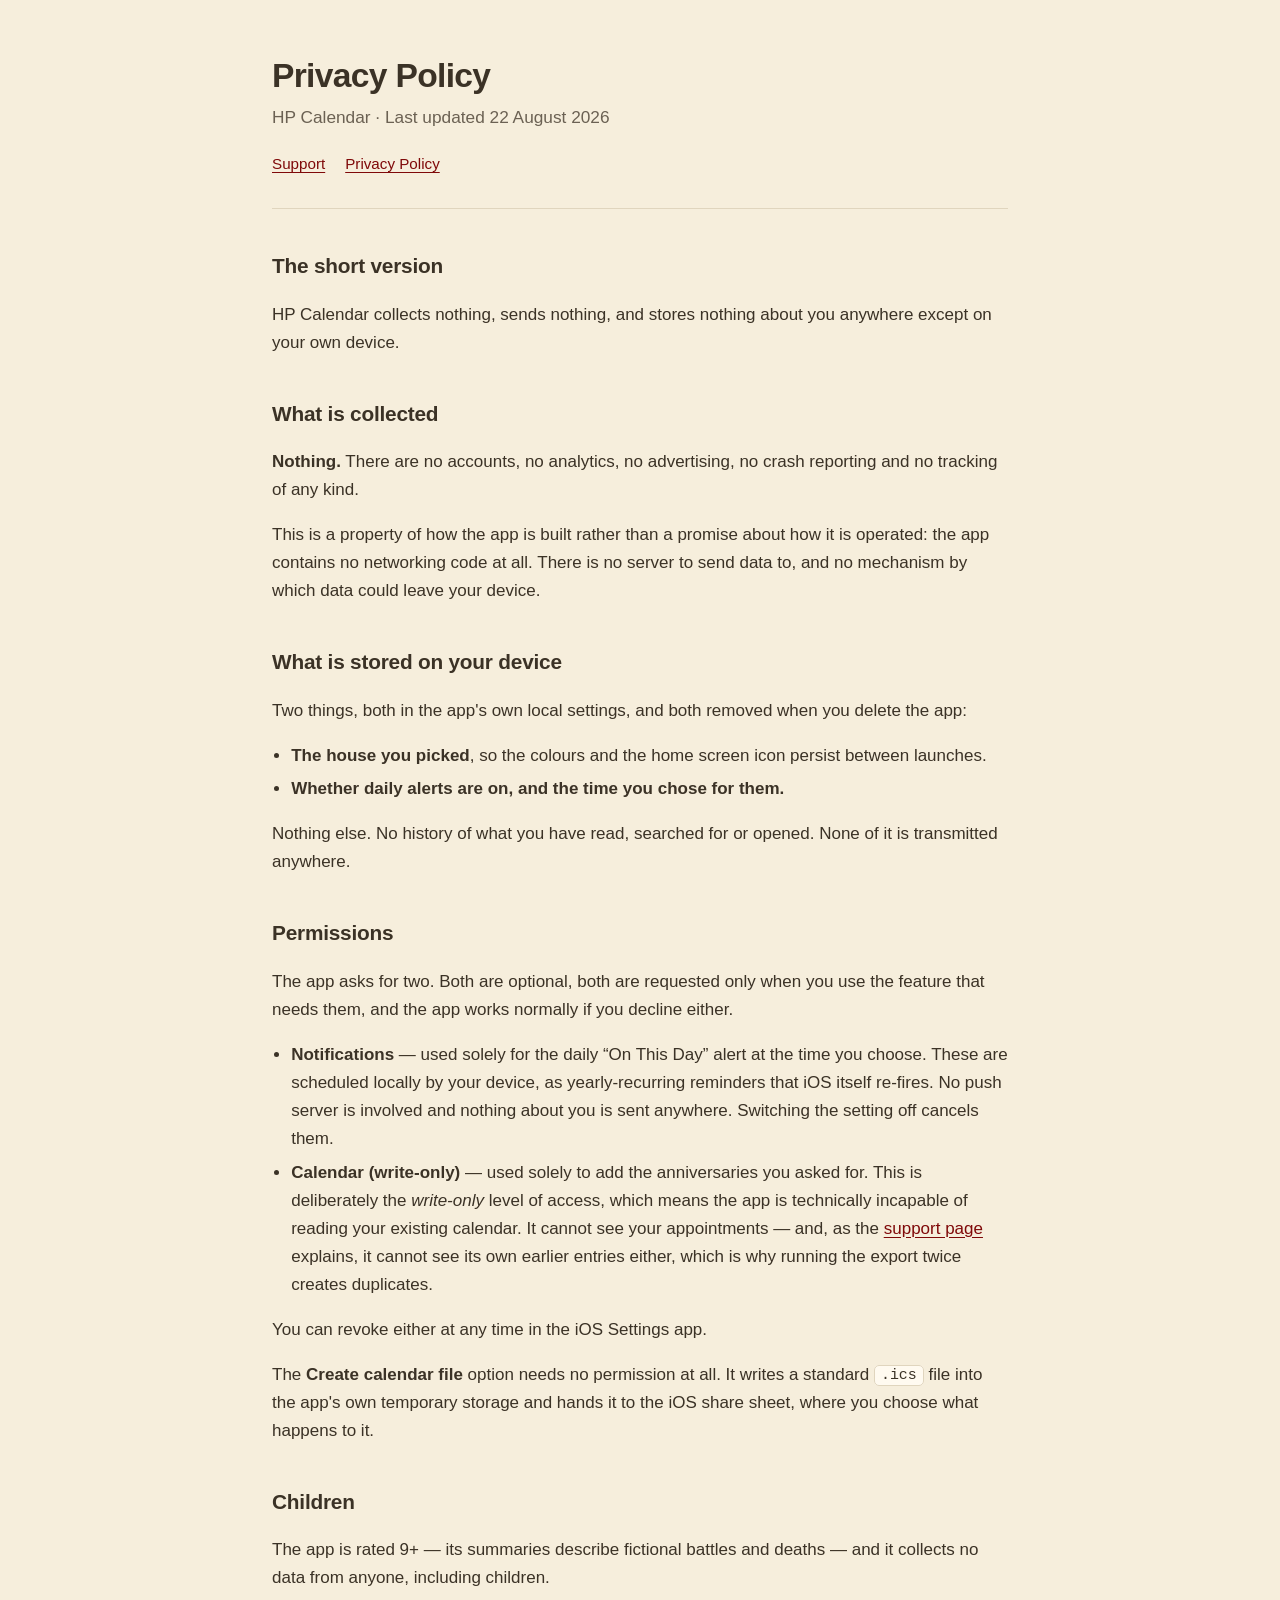
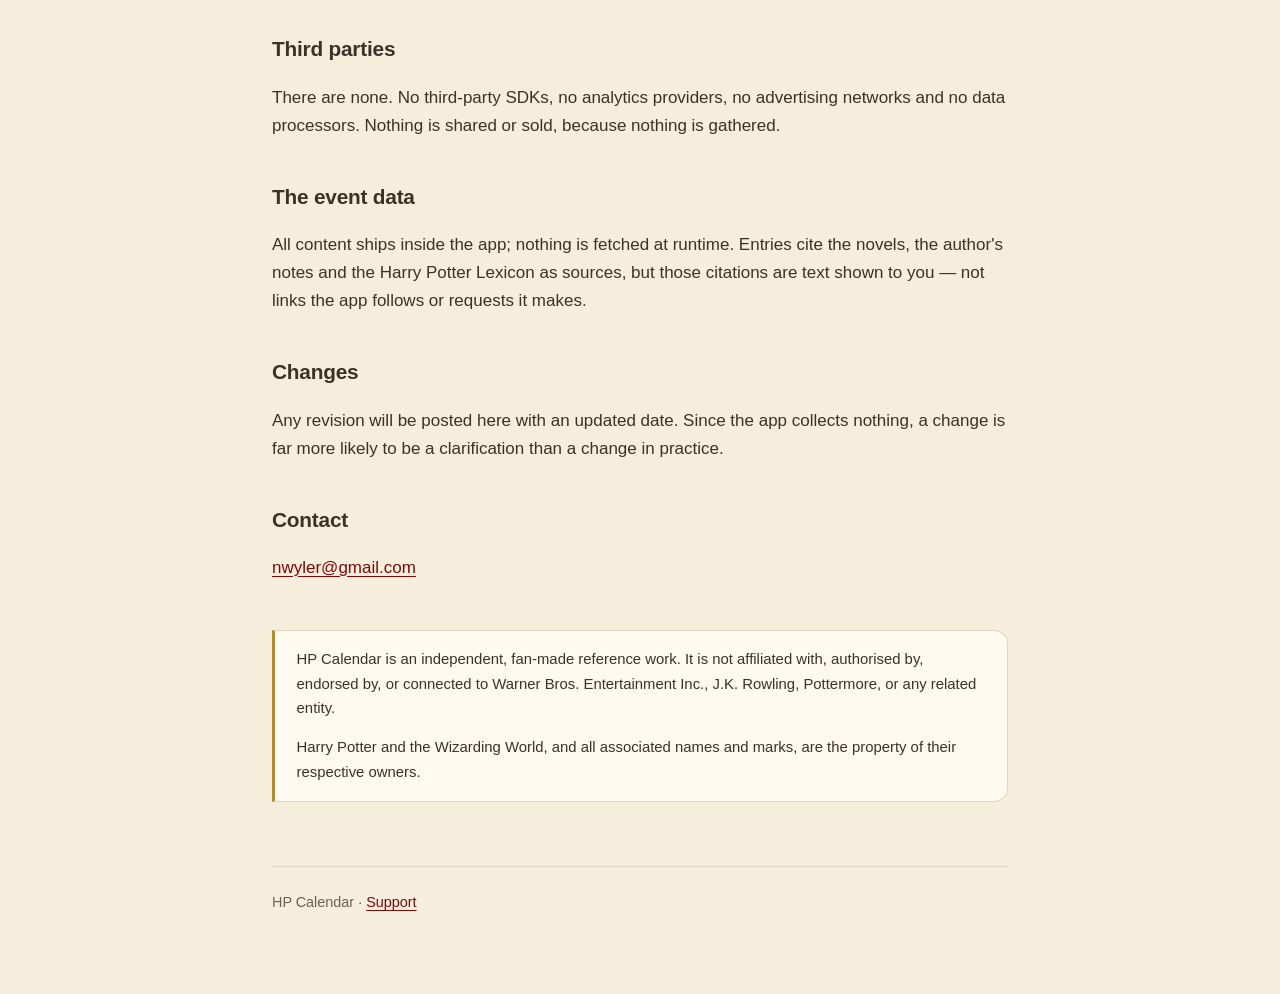
==== privacy.html @ 3ba8d459 "Add the support and privacy pages Two pages the App Store requires at public URLs, in a separate pub" ====
<!doctype html>
<html lang="en">
<head>
<meta charset="utf-8">
<meta name="viewport" content="width=device-width, initial-scale=1">
<title>HP Calendar — Privacy Policy</title>
<link rel="stylesheet" href="style.css">
</head>
<body>
<div class="wrap">
<header>
  <h1>Privacy Policy</h1>
  <p class="lede">HP Calendar · Last updated 22 August 2026</p>
  <nav><a href="index.html">Support</a><a href="privacy.html">Privacy Policy</a></nav>
</header>

<h2>The short version</h2>
<p>HP Calendar collects nothing, sends nothing, and stores nothing about you
anywhere except on your own device.</p>

<h2>What is collected</h2>
<p><strong>Nothing.</strong> There are no accounts, no analytics, no advertising,
no crash reporting and no tracking of any kind.</p>
<p>This is a property of how the app is built rather than a promise about how it
is operated: the app contains no networking code at all. There is no server to
send data to, and no mechanism by which data could leave your device.</p>

<h2>What is stored on your device</h2>
<p>Two things, both in the app's own local settings, and both removed when you
delete the app:</p>
<ul>
  <li><strong>The house you picked</strong>, so the colours and the home screen
      icon persist between launches.</li>
  <li><strong>Whether daily alerts are on, and the time you chose for them.</strong></li>
</ul>
<p>Nothing else. No history of what you have read, searched for or opened. None
of it is transmitted anywhere.</p>

<h2>Permissions</h2>
<p>The app asks for two. Both are optional, both are requested only when you use
the feature that needs them, and the app works normally if you decline either.</p>
<ul>
  <li><strong>Notifications</strong> — used solely for the daily “On This Day”
      alert at the time you choose. These are scheduled locally by your device,
      as yearly-recurring reminders that iOS itself re-fires. No push server is
      involved and nothing about you is sent anywhere. Switching the setting off
      cancels them.</li>
  <li><strong>Calendar (write-only)</strong> — used solely to add the
      anniversaries you asked for. This is deliberately the <em>write-only</em>
      level of access, which means the app is technically incapable of reading
      your existing calendar. It cannot see your appointments — and, as the
      <a href="index.html">support page</a> explains, it cannot see its own
      earlier entries either, which is why running the export twice creates
      duplicates.</li>
</ul>
<p>You can revoke either at any time in the iOS Settings app.</p>
<p>The <strong>Create calendar file</strong> option needs no permission at all.
It writes a standard <code>.ics</code> file into the app's own temporary storage
and hands it to the iOS share sheet, where you choose what happens to it.</p>

<h2>Children</h2>
<p>The app is rated 9+ — its summaries describe fictional battles and deaths — and
it collects no data from anyone, including children.</p>

<h2>Third parties</h2>
<p>There are none. No third-party SDKs, no analytics providers, no advertising
networks and no data processors. Nothing is shared or sold, because nothing is
gathered.</p>

<h2>The event data</h2>
<p>All content ships inside the app; nothing is fetched at runtime. Entries cite
the novels, the author's notes and the Harry Potter Lexicon as sources, but those
citations are text shown to you — not links the app follows or requests it
makes.</p>

<h2>Changes</h2>
<p>Any revision will be posted here with an updated date. Since the app collects
nothing, a change is far more likely to be a clarification than a change in
practice.</p>

<h2>Contact</h2>
<p><a href="mailto:nwyler@gmail.com">nwyler@gmail.com</a></p>

<div class="disclaimer">
<p>HP Calendar is an independent, fan-made reference work. It is not affiliated
with, authorised by, endorsed by, or connected to Warner Bros. Entertainment
Inc., J.K. Rowling, Pottermore, or any related entity.</p>
<p>Harry Potter and the Wizarding World, and all associated names and marks, are
the property of their respective owners.</p>
</div>

<footer>HP Calendar · <a href="index.html">Support</a></footer>
</div>
</body>
</html>
---- style.css ----
/* Palette taken from the app, same values as Theme.swift. */
:root {
  --paper: #F6EEDC;
  --raised: #FFFAF0;
  --ink: #3B3226;
  --muted: #6B6153;
  --accent: #7F0909;
  --gold: #B08D2E;
  --rule: #E0D5BE;
}
@media (prefers-color-scheme: dark) {
  :root {
    --paper: #16130F;
    --raised: #221E18;
    --ink: #DCD2BE;
    --muted: #9A9080;
    --accent: #D4544F;
    --gold: #E8C56A;
    --rule: #2E2820;
  }
}
* { box-sizing: border-box; }
body {
  margin: 0;
  padding: 0 1.25rem 5rem;
  background: var(--paper);
  color: var(--ink);
  font: 17px/1.65 -apple-system, BlinkMacSystemFont, "Segoe UI", Roboto, Helvetica, Arial, sans-serif;
  -webkit-text-size-adjust: 100%;
}
.wrap { max-width: 46rem; margin: 0 auto; }
header { padding: 3.5rem 0 2rem; border-bottom: 1px solid var(--rule); margin-bottom: 2.5rem; }
h1 { font-size: 2.1rem; line-height: 1.2; margin: 0 0 .4rem; letter-spacing: -.02em; }
h2 { font-size: 1.3rem; margin: 2.5rem 0 .75rem; letter-spacing: -.01em; }
h3 { font-size: 1.02rem; margin: 1.75rem 0 .4rem; color: var(--accent); }
p, li { color: var(--ink); }
.lede { color: var(--muted); font-size: 1.08rem; margin: 0; }
a { color: var(--accent); text-underline-offset: 3px; }
ul { padding-left: 1.2rem; }
li { margin: .35rem 0; }
code {
  background: var(--raised); border: 1px solid var(--rule);
  padding: .1em .4em; border-radius: 5px; font-size: .88em;
}
.card {
  background: var(--raised); border: 1px solid var(--rule);
  border-radius: 14px; padding: 1.1rem 1.35rem; margin: 1rem 0;
}
.card h3 { margin-top: 0; }
.card p:last-child { margin-bottom: 0; }
nav { margin-top: 1.25rem; font-size: .95rem; }
nav a { margin-right: 1.25rem; }
.disclaimer {
  margin-top: 3rem; padding: 1rem 1.35rem;
  border: 1px solid var(--rule); border-left: 3px solid var(--gold);
  border-radius: 0 14px 14px 0; background: var(--raised);
  color: var(--muted); font-size: .93rem;
}
.disclaimer p:first-child { margin-top: 0; }
.disclaimer p:last-child { margin-bottom: 0; }
footer {
  margin-top: 4rem; padding-top: 1.5rem;
  border-top: 1px solid var(--rule); color: var(--muted); font-size: .9rem;
}
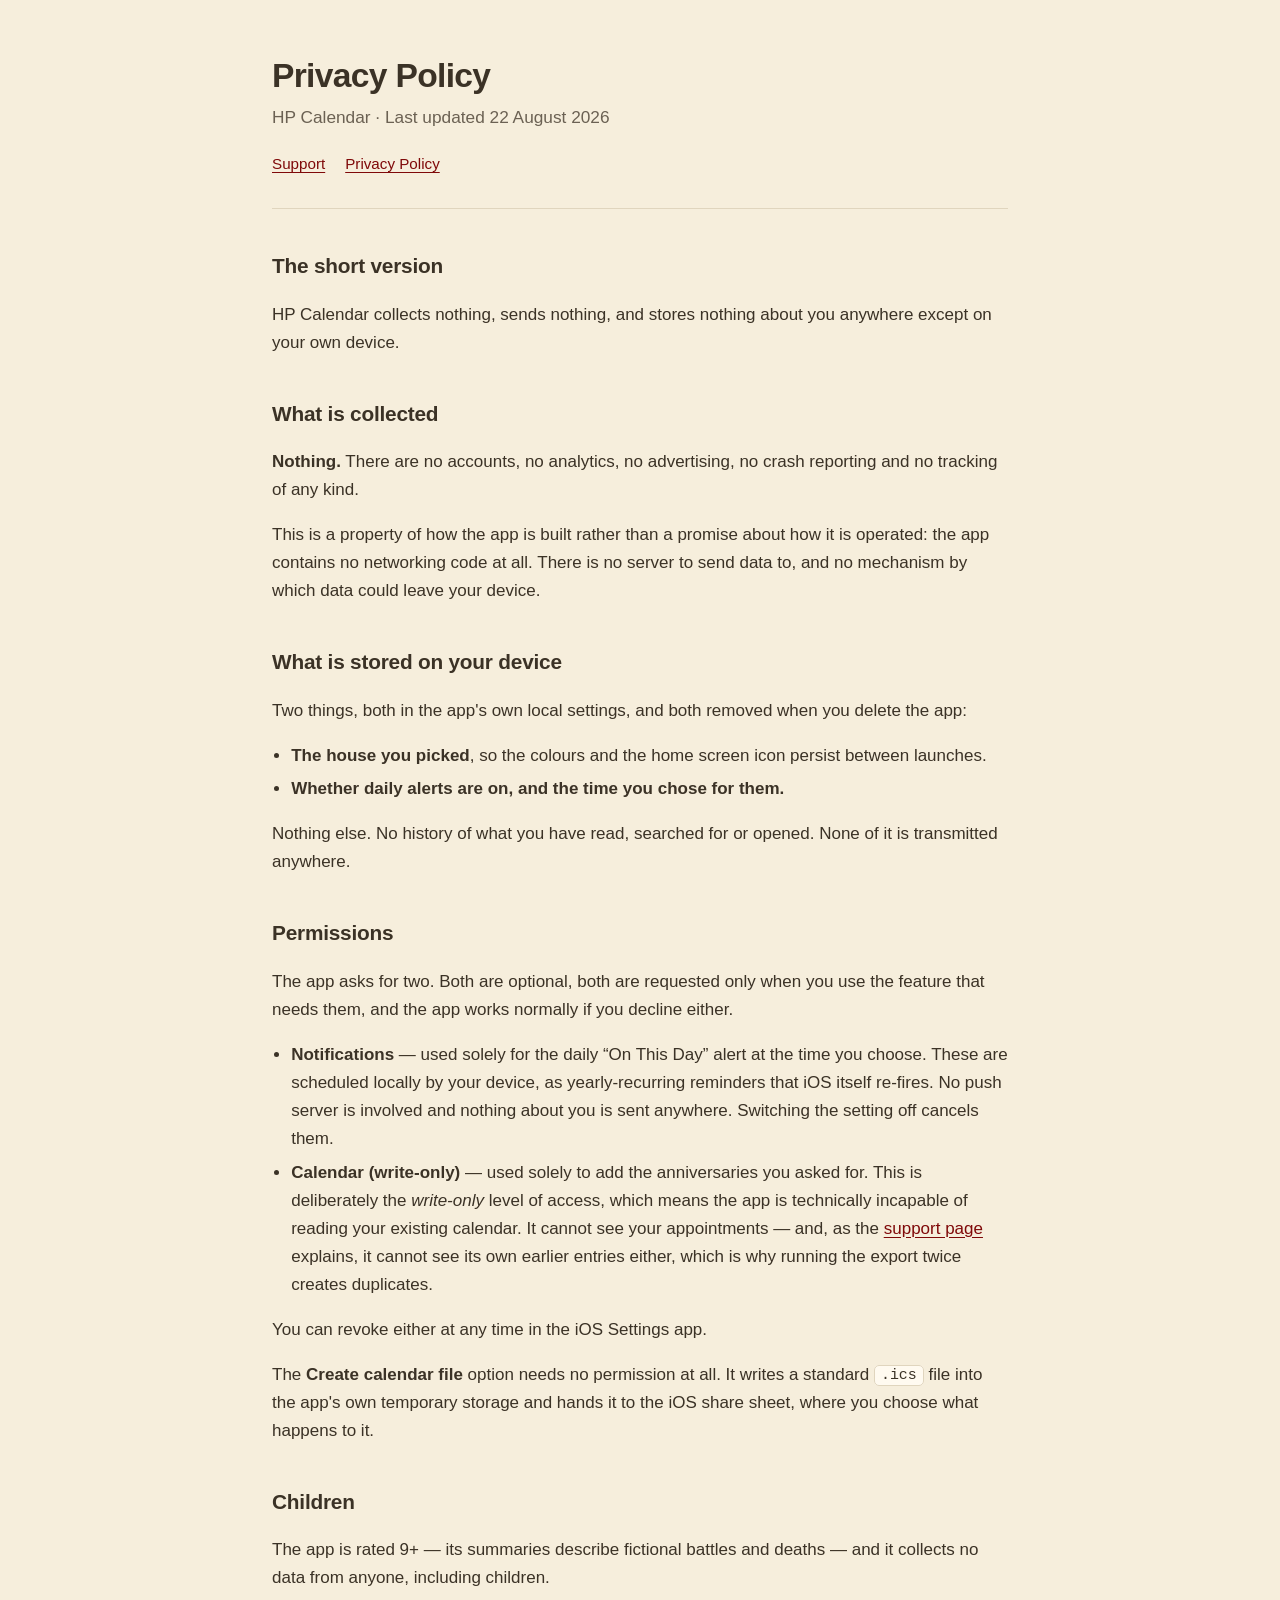
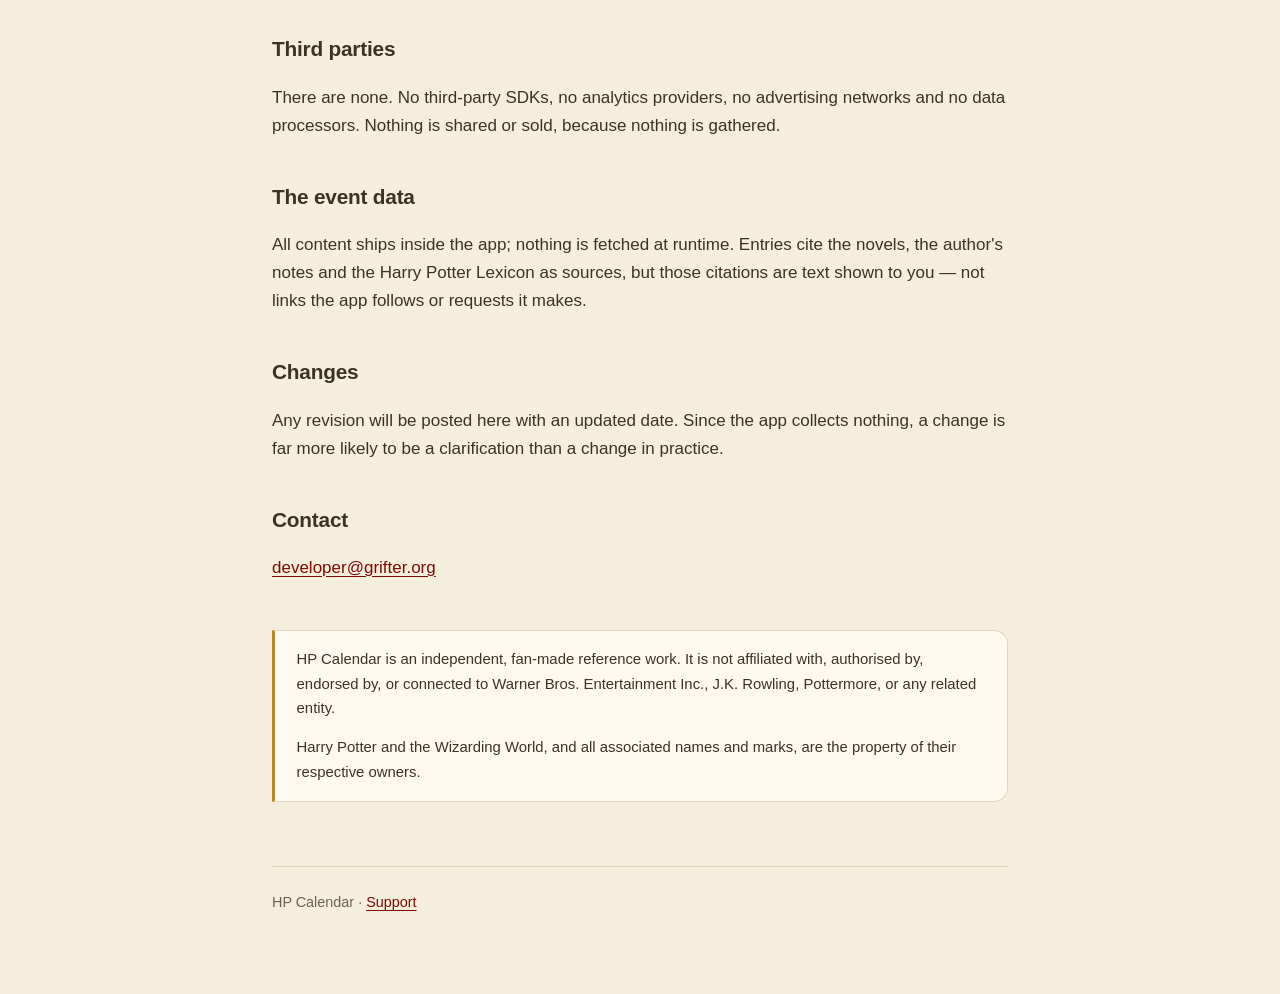
==== commit d8e77e6f: "Use developer@grifter.org as the contact address Matches the TestFlight feedback address now set for" ====
--- a/privacy.html
+++ b/privacy.html
@@ -79,7 +79,7 @@
 practice.</p>
 
 <h2>Contact</h2>
-<p><a href="mailto:nwyler@gmail.com">nwyler@gmail.com</a></p>
+<p><a href="mailto:developer@grifter.org">developer@grifter.org</a></p>
 
 <div class="disclaimer">
 <p>HP Calendar is an independent, fan-made reference work. It is not affiliated
